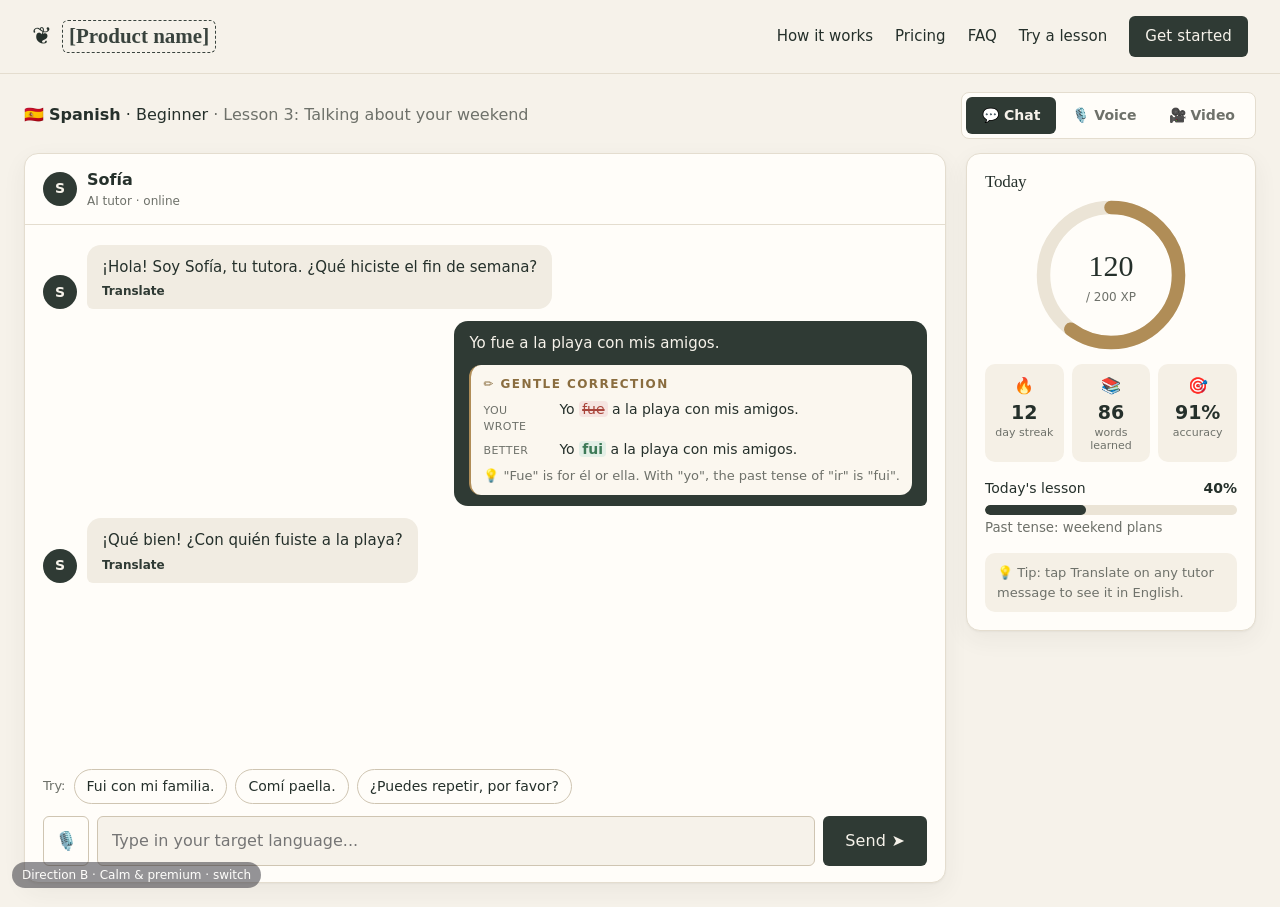
==== b/practice.html @ 054693df "AI language tutor prototype: 3 directions" ====
<!doctype html><html lang="en"><head><meta charset="utf-8"><meta name="viewport" content="width=device-width,initial-scale=1">
<title>Practice · [Product name] prototype B</title><link rel="stylesheet" href="style.css"></head><body class="page-practice">
<header class="nav">
  <a class="logo" href="index.html"><span class="logo-ic">❦</span><span class="ph">[Product name]</span></a>
  <button class="menu-toggle" type="button" aria-label="Menu">☰</button>
  <nav class="nav-links">
    <a href="index.html#how">How it works</a>
    <a href="index.html#pricing">Pricing</a>
    <a href="index.html#faq">FAQ</a>
    <a href="practice.html">Try a lesson</a>
    <a class="btn btn-primary btn-sm" href="onboarding.html">Get started</a>
  </nav>
</header>
<a class="dir-tag" href="../index.html" title="Back to directions">Direction B · Calm & premium · switch</a>
<main class="practice">
  <div class="p-top">
    <div class="p-title"><span class="js-flag">🇪🇸</span> <b class="js-lang">Spanish</b> · <span class="js-level">Beginner</span> <span class="muted">· Lesson 3: Talking about your weekend</span></div>
    <div class="mode-switch" role="tablist">
      <button class="mode-btn active" data-mode="chat" role="tab">💬 Chat</button>
      <button class="mode-btn" data-mode="voice" role="tab">🎙️ Voice</button>
      <button class="mode-btn" data-mode="video" role="tab">🎥 Video</button>
    </div>
  </div>
  <div class="p-grid">
    <section class="stage" id="stage" data-mode="chat">
      <!-- CHAT + VOICE share the transcript -->
      <div class="chat-wrap">
        <div class="chat-head"><span class="avatar-sm js-tutor-init">AI</span><div><b class="js-tutor">Sofía</b><small>AI tutor · online</small></div></div>
        <div class="chat" id="chat"></div>
        <div class="voice-panel">
          <button class="mic-big" id="micBig" type="button" aria-label="Toggle microphone">🎙️</button>
          <div class="wave"><span style="animation-delay:0.00s"></span><span style="animation-delay:0.07s"></span><span style="animation-delay:0.14s"></span><span style="animation-delay:0.21s"></span><span style="animation-delay:0.28s"></span><span style="animation-delay:0.35s"></span><span style="animation-delay:0.42s"></span><span style="animation-delay:0.49s"></span><span style="animation-delay:0.56s"></span><span style="animation-delay:0.63s"></span><span style="animation-delay:0.70s"></span><span style="animation-delay:0.77s"></span><span style="animation-delay:0.84s"></span><span style="animation-delay:0.91s"></span><span style="animation-delay:0.98s"></span><span style="animation-delay:1.05s"></span><span style="animation-delay:1.12s"></span><span style="animation-delay:1.19s"></span><span style="animation-delay:1.26s"></span><span style="animation-delay:1.33s"></span><span style="animation-delay:1.40s"></span><span style="animation-delay:1.47s"></span><span style="animation-delay:1.54s"></span><span style="animation-delay:1.61s"></span></div>
          <div class="voice-status" id="voiceStatus">Tap the mic and speak</div>
          <small class="muted">Prototype: no real audio is recorded</small>
        </div>
        <div class="suggestions" id="suggestions"><span class="sugg-lbl">Try:</span></div>
        <form class="composer" id="composer"><button type="button" class="icon-btn js-to-voice" title="Voice mode">🎙️</button><input id="msgInput" autocomplete="off" placeholder="Type in your target language..."><button class="btn btn-primary send" type="submit">Send ➤</button></form>
      </div>
      <!-- VIDEO -->
      <div class="video-wrap">
        <div class="call">
          <div class="tutor-tile" id="tutorTile">
            <svg class="avatar-svg big" viewBox="0 0 200 200" aria-hidden="true">
  <defs><radialGradient id="glow-big" cx="50%" cy="45%" r="55%"><stop offset="0" stop-color="var(--glow1)"/><stop offset="1" stop-color="var(--glow2)" stop-opacity="0"/></radialGradient></defs>
  <circle class="av-glow" cx="100" cy="95" r="95" fill="url(#glow-big)"/>
  <path class="av-hair-back" d="M42 110 Q36 40 100 32 Q164 40 158 110 L160 170 Q100 150 40 170 Z" fill="var(--hair)"/>
  <rect x="86" y="128" width="28" height="30" rx="10" fill="var(--skin2)"/>
  <path d="M40 200 Q46 150 100 148 Q154 150 160 200 Z" fill="var(--shirt)"/>
  <ellipse cx="100" cy="98" rx="46" ry="54" fill="var(--skin)"/>
  <path d="M54 84 Q60 40 100 40 Q146 42 148 88 Q128 62 96 60 Q70 64 54 84 Z" fill="var(--hair)"/>
  <g class="av-eyes"><ellipse cx="82" cy="98" rx="5" ry="6" fill="#2b2b3a"/><ellipse cx="118" cy="98" rx="5" ry="6" fill="#2b2b3a"/></g>
  <path d="M73 86 Q82 81 90 85" stroke="#2b2b3a" stroke-width="2.5" fill="none" stroke-linecap="round"/><path d="M110 85 Q118 81 127 86" stroke="#2b2b3a" stroke-width="2.5" fill="none" stroke-linecap="round"/>
  <ellipse cx="72" cy="114" rx="7" ry="4" fill="#ff8a8a" opacity=".35"/><ellipse cx="128" cy="114" rx="7" ry="4" fill="#ff8a8a" opacity=".35"/>
  <ellipse class="av-mouth" cx="100" cy="124" rx="11" ry="4" fill="#a3324a"/>
</svg>
            <video id="tutorVideo" playsinline preload="metadata" poster="../assets/tutor-poster.jpg"><source src="../assets/tutor-sample.mp4" type="video/mp4"></video>
            <button class="play-btn" id="playBtn" type="button" aria-label="Play with sound">▶</button>
            <span class="tile-label">AI tutor · <b class="js-tutor">Sofía</b></span>
            <span class="rec">● LIVE</span>
            <div class="self-tile" id="selfTile">
              <svg viewBox="0 0 100 100" class="silhouette"><circle cx="50" cy="38" r="18"/><path d="M18 100 Q20 64 50 62 Q80 64 82 100Z"/></svg>
              <span class="cam-off-lbl">Camera off</span>
              <button class="self-cam" id="selfCamToggle" type="button">📷 Turn off</button>
              <span class="self-lbl">You</span>
            </div>
          </div>
          <div class="subs" id="subs">
            <div class="sub-text" id="subText"></div><div class="sub-tr" id="subTr"></div>
            <button class="tr-toggle" id="trToggle" type="button">Translate</button>
          </div>
          <div class="controls">
            <button class="ctl" id="vcMic" type="button" title="Mute">🎙️<small>Mic</small></button>
            <button class="ctl" id="vcCam" type="button" title="Camera">📷<small>Camera</small></button>
            <button class="ctl" id="vcCc" type="button" title="Captions">CC<small>Captions</small></button>
            <button class="ctl end" id="vcEnd" type="button">✕<small>End lesson</small></button>
          </div>
        </div>
        <aside class="feedback"><h3>Live feedback</h3><p class="muted small">Corrections from this lesson appear here.</p><div id="feedbackList"></div></aside>
      </div>
    </section>
    <aside class="panel">
      <h3>Today</h3>
      <div class="ring-wrap"><svg class="ring" viewBox="0 0 100 100"><circle cx="50" cy="50" r="45" class="ring-bg"/><circle cx="50" cy="50" r="45" class="ring-fg" style="stroke-dasharray:283;stroke-dashoffset:113"/></svg><div class="ring-txt"><b class="js-xp">120</b><small>/ 200 XP</small></div></div>
      <div class="stats">
        <div class="stat"><span>🔥</span><b>12</b><small>day streak</small></div>
        <div class="stat"><span>📚</span><b class="js-words">86</b><small>words learned</small></div>
        <div class="stat"><span>🎯</span><b class="js-acc">91%</b><small>accuracy</small></div>
      </div>
      <div class="lesson-prog"><div class="lp-top"><span>Today's lesson</span><b class="js-lesson">40%</b></div><div class="bar"><div class="bar-fill js-lessonbar" style="width:40%"></div></div><small class="muted">Past tense: weekend plans</small></div>
      <div class="panel-tip">💡 Tip: tap Translate on any tutor message to see it in English.</div>
    </aside>
  </div>
</main>
<div class="modal" id="endModal"><div class="modal-card"><div class="big-emoji">🎉</div><h2>Lesson complete!</h2><p>+40 XP · 6 new words · 2 corrections reviewed</p><div class="cta-row"><button class="btn btn-primary" id="endClose" type="button">Back to chat</button><a class="btn btn-ghost" href="index.html">Home</a></div></div></div>
<script src="app.js"></script></body></html>
---- b/style.css ----
/* ===== BASE LAYOUT (shared) ===== */
*{box-sizing:border-box}
html{scroll-behavior:smooth}
body{margin:0;font-family:var(--font);background:var(--bg);color:var(--text);line-height:1.5;-webkit-font-smoothing:antialiased}
h1,h2,h3{font-family:var(--font-head);line-height:1.15;margin:0 0 .5em}
a{color:var(--link,var(--primary))}
.muted{color:var(--muted)} .small{font-size:13px}
.ph{border:1.5px dashed currentColor;border-radius:6px;padding:0 6px;font-weight:700;opacity:.9}
.btn{display:inline-flex;align-items:center;justify-content:center;gap:8px;padding:11px 20px;border-radius:var(--radius-btn);font:inherit;font-weight:600;text-decoration:none;border:2px solid transparent;cursor:pointer;transition:transform .12s,box-shadow .12s,background .12s}
.btn:hover{transform:translateY(-1px)}
.btn-primary{background:var(--primary);color:var(--primary-ink);box-shadow:var(--btn-shadow)}
.btn-ghost{background:transparent;color:var(--text);border-color:var(--border-strong)}
.btn-sm{padding:7px 14px;font-size:14px}.btn-lg{padding:15px 26px;font-size:17px}
/* nav */
.nav{display:flex;align-items:center;justify-content:space-between;padding:16px 32px;background:var(--nav-bg);border-bottom:1px solid var(--border);position:sticky;top:0;z-index:20;backdrop-filter:blur(10px)}
.logo{display:flex;align-items:center;gap:10px;text-decoration:none;color:var(--text);font-family:var(--font-head);font-size:19px}
.logo-ic{font-size:24px}
.nav-links{display:flex;align-items:center;gap:22px}
.nav-links a{color:var(--text);text-decoration:none;font-size:15px}
.nav-links a.btn{color:var(--primary-ink)}
.menu-toggle{display:none;background:none;border:0;font-size:24px;color:var(--text);cursor:pointer}
.dir-tag{position:fixed;left:12px;bottom:12px;z-index:60;font:12px/1 system-ui,sans-serif;background:rgba(20,20,30,.82);color:#fff;padding:7px 10px;border-radius:999px;text-decoration:none;opacity:.55}.dir-tag:hover{opacity:1}
/* landing */
.hero{display:grid;grid-template-columns:1.1fr .9fr;gap:48px;align-items:center;max-width:1200px;margin:0 auto;padding:64px 32px 72px}
.hero h1{font-size:54px;letter-spacing:-.02em}
.eyebrow{display:inline-block;font-size:14px;font-weight:600;color:var(--eyebrow,var(--primary));margin-bottom:14px}
.lead{font-size:18px;color:var(--muted);max-width:560px}
.cta-row{display:flex;gap:12px;flex-wrap:wrap;margin:26px 0 16px}
.trust{font-size:14px;color:var(--muted)}
.sample-chat{background:var(--surface);border:1px solid var(--border);border-radius:var(--radius-lg);padding:18px;box-shadow:var(--shadow)}
.sc-head{display:flex;align-items:center;gap:10px;padding-bottom:12px;margin-bottom:12px;border-bottom:1px solid var(--border)}
.sc-head small,.chat-head small{display:block;color:var(--muted);font-size:12px}
.live-dot{margin-left:auto;color:var(--ok);font-size:12px;font-weight:600}
.section{padding:72px 32px;max-width:1200px;margin:0 auto}
.section.alt{max-width:none;background:var(--surface-alt)}
.section.alt>*{max-width:1136px;margin-left:auto;margin-right:auto}
.sec-title{text-align:center;font-size:36px;margin-bottom:36px}
.vp-grid{display:grid;grid-template-columns:repeat(4,1fr);gap:20px}
.vp{background:var(--surface);border:1px solid var(--border);border-radius:var(--radius-lg);padding:24px}
.vp-ic{width:52px;height:52px;display:grid;place-items:center;font-size:26px;border-radius:var(--radius);background:var(--icon-bg);color:var(--icon-ink,var(--primary));margin-bottom:14px}
.vp h3{font-size:19px}.vp p{color:var(--muted);margin:0;font-size:15px}
.steps{display:grid;grid-template-columns:repeat(3,1fr);gap:24px}
.step{text-align:center;padding:12px 20px}
.step-n{width:52px;height:52px;margin:0 auto 14px;border-radius:50%;display:grid;place-items:center;font-weight:800;font-size:20px;background:var(--primary);color:var(--primary-ink)}
.step p{color:var(--muted)}
.split{display:grid;grid-template-columns:1fr 1fr;gap:48px;align-items:center}
.split h2{font-size:36px}
.mini-call{background:var(--call-bg);border-radius:var(--radius-lg);padding:14px;box-shadow:var(--shadow)}
.mini-tile{position:relative;aspect-ratio:16/10;border-radius:var(--radius);background:var(--tile-bg);overflow:hidden;display:grid;place-items:center}
.mini-tile .avatar-svg{height:92%}
.mini-sub{text-align:center;color:var(--sub-ink);background:var(--sub-bg);border-radius:10px;padding:10px;margin-top:10px;font-weight:600}
.tgrid{display:grid;grid-template-columns:repeat(3,1fr);gap:20px}
.tcard{margin:0;background:var(--surface);border:1px solid var(--border);border-radius:var(--radius-lg);padding:24px}
.tcard blockquote{margin:0 0 18px;font-size:17px}
.tcard figcaption{display:flex;align-items:center;gap:10px}
.tcard small{display:block;color:var(--muted)}
.t-av{width:40px;height:40px;border-radius:50%;display:grid;place-items:center;background:var(--icon-bg);color:var(--icon-ink,var(--primary));font-weight:700}
.pricing{display:grid;grid-template-columns:repeat(2,minmax(0,340px));gap:24px;justify-content:center}
.plan{position:relative;background:var(--surface);border:1px solid var(--border);border-radius:var(--radius-lg);padding:28px}
.plan.featured{border:2px solid var(--primary)}
.plan .badge{position:absolute;top:-12px;right:20px;background:var(--primary);color:var(--primary-ink);font-size:12px;font-weight:700;padding:4px 10px;border-radius:999px}
.price{font-size:40px;font-weight:800;font-family:var(--font-head);margin-bottom:8px}.price small{font-size:16px;color:var(--muted)}
.plan ul{padding-left:18px;color:var(--muted);margin:0 0 22px}
.faq{max-width:760px}
.faq details{background:var(--surface);border:1px solid var(--border);border-radius:var(--radius);padding:16px 20px;margin-bottom:10px}
.faq summary{font-weight:600;cursor:pointer}.faq p{color:var(--muted);margin:10px 0 0}
.cta-band{text-align:center;padding:72px 24px;background:var(--band-bg);color:var(--band-ink)}
.cta-band h2{font-size:34px;margin-bottom:22px}
.foot{text-align:center;padding:28px;color:var(--muted);font-size:14px;border-top:1px solid var(--border)}
/* chat bits (shared by landing + practice) */
.msg{display:flex;gap:10px;margin:12px 0;align-items:flex-end}
.msg.learner{justify-content:flex-end}
.bubble{max-width:78%;padding:11px 15px;border-radius:var(--radius-bubble);font-size:15px}
.msg.tutor .bubble{background:var(--tutor-bg);color:var(--tutor-ink);border-bottom-left-radius:6px}
.msg.learner .bubble{background:var(--learner-bg);color:var(--learner-ink);border-bottom-right-radius:6px}
.avatar-sm{flex:none;width:34px;height:34px;border-radius:50%;display:grid;place-items:center;background:var(--primary);color:var(--primary-ink);font-weight:700;font-size:14px}
.correction{margin-top:10px;background:var(--corr-bg);color:var(--corr-ink);border-radius:12px;padding:10px 12px;font-size:14px;border-left:4px solid var(--accent)}
.c-head{font-weight:700;font-size:12px;text-transform:uppercase;letter-spacing:.05em;margin-bottom:6px;color:var(--corr-head,var(--accent))}
.c-row{display:flex;gap:8px;margin:3px 0;align-items:baseline}
.c-lbl{flex:none;width:68px;font-size:11px;text-transform:uppercase;color:var(--corr-muted,var(--muted));letter-spacing:.04em}
del{color:var(--err);text-decoration-thickness:2px;background:var(--err-bg);border-radius:4px;padding:0 3px}
ins{color:var(--ok);text-decoration:none;font-weight:700;background:var(--ok-bg);border-radius:4px;padding:0 3px}
.c-why{margin-top:6px;font-size:13px;color:var(--corr-muted,var(--muted))}
.tr-btn{display:block;margin-top:6px;background:none;border:0;padding:0;font:600 12px var(--font);color:var(--tr-link,var(--primary));cursor:pointer}
.tr{display:none;font-size:13px;opacity:.75;margin-top:4px;font-style:italic}
.show-tr .tr{display:block}
.typing .bubble{display:flex;gap:4px;padding:14px}
.dot{width:7px;height:7px;border-radius:50%;background:currentColor;opacity:.4;animation:blink 1s infinite}
.dot:nth-child(2){animation-delay:.2s}.dot:nth-child(3){animation-delay:.4s}
@keyframes blink{50%{opacity:1}}
/* onboarding */
.onb{max-width:1000px;margin:0 auto;padding:40px 24px 120px}
.onb-head{text-align:center;margin-bottom:28px}.onb-head h1{font-size:40px}.onb-head .lead{margin:0 auto}
.progress-dots{display:flex;gap:6px;justify-content:center;margin-bottom:18px}
.progress-dots span{width:34px;height:6px;border-radius:3px;background:var(--border)}.progress-dots .on{background:var(--primary)}
.onb-step{margin-bottom:34px}
.onb-step h2{font-size:21px;display:flex;align-items:center;gap:10px}
.onb-step h2 small{font-weight:400;color:var(--muted);font-size:15px}
.sn{width:30px;height:30px;border-radius:50%;display:inline-grid;place-items:center;font-size:15px;background:var(--primary);color:var(--primary-ink);font-family:var(--font)}
.lang-grid{display:grid;grid-template-columns:repeat(6,1fr);gap:12px}
.lang-card,.level-card,.goal-chip{font:inherit;color:var(--text);background:var(--surface);border:2px solid var(--border);cursor:pointer;transition:all .12s}
.lang-card{border-radius:var(--radius);padding:14px 8px;display:flex;flex-direction:column;align-items:center;gap:2px}
.lang-card .flag{font-size:34px}.lang-card .lname{font-weight:700;font-size:15px}.lang-card .lhello{font-size:12px;color:var(--muted)}
.lang-card:hover,.level-card:hover,.goal-chip:hover{border-color:var(--border-strong)}
.selected{border-color:var(--primary)!important;background:var(--sel-bg)!important;box-shadow:0 0 0 3px var(--sel-ring)}
.level-grid{display:grid;grid-template-columns:repeat(3,1fr);gap:14px}
.level-card{border-radius:var(--radius-lg);padding:18px;text-align:left;display:grid;grid-template-columns:auto 1fr;column-gap:12px;row-gap:2px}
.lv-ic{grid-row:span 3;font-size:30px}.lv-name{font-weight:700;font-size:17px}.lv-cefr{font-size:12px;font-weight:700;color:var(--primary)}.lv-desc{font-size:14px;color:var(--muted)}
.goal-row{display:flex;flex-wrap:wrap;gap:10px}
.goal-chip{border-radius:999px;padding:10px 18px;font-weight:600}
.onb-foot{position:fixed;left:0;right:0;bottom:0;display:flex;justify-content:center;align-items:center;gap:20px;padding:14px 24px;background:var(--nav-bg);border-top:1px solid var(--border);backdrop-filter:blur(10px);z-index:30}
.summary{color:var(--muted);font-weight:600}
/* practice */
.practice{max-width:1280px;margin:0 auto;padding:18px 24px 24px}
.p-top{display:flex;justify-content:space-between;align-items:center;gap:16px;margin-bottom:14px;flex-wrap:wrap}
.p-title{font-size:16px}
.mode-switch{display:inline-flex;background:var(--surface);border:1px solid var(--border);border-radius:999px;padding:4px}
.mode-btn{font:inherit;font-weight:600;font-size:14px;border:0;background:transparent;color:var(--muted);padding:8px 16px;border-radius:999px;cursor:pointer}
.mode-btn.active{background:var(--primary);color:var(--primary-ink)}
.p-grid{display:grid;grid-template-columns:1fr 290px;gap:20px;align-items:start}
.stage{min-width:0}
.chat-wrap{background:var(--surface);border:1px solid var(--border);border-radius:var(--radius-lg);display:flex;flex-direction:column;height:calc(100vh - 170px);min-height:560px;overflow:hidden;box-shadow:var(--shadow)}
.chat-head{display:flex;align-items:center;gap:10px;padding:14px 18px;border-bottom:1px solid var(--border)}
.chat{flex:1;overflow-y:auto;padding:8px 18px}
.suggestions{display:flex;gap:8px;flex-wrap:wrap;padding:10px 18px 0;align-items:center}
.sugg-lbl{font-size:13px;color:var(--muted)}
.sugg{font:inherit;font-size:14px;border:1px solid var(--border-strong);background:var(--chip-bg,transparent);color:var(--text);padding:6px 12px;border-radius:999px;cursor:pointer}
.sugg:hover{border-color:var(--primary)}
.composer{display:flex;gap:8px;padding:12px 18px 16px}
.composer input{flex:1;min-width:0;font:inherit;padding:12px 14px;border-radius:var(--radius-btn);border:1.5px solid var(--border-strong);background:var(--input-bg,var(--bg));color:var(--text)}
.composer input:focus{outline:none;border-color:var(--primary)}
.icon-btn{flex:none;width:46px;border-radius:var(--radius-btn);border:1.5px solid var(--border-strong);background:var(--surface);font-size:18px;cursor:pointer}
/* voice */
.voice-panel{display:none;flex-direction:column;align-items:center;gap:6px;padding:12px;border-top:1px solid var(--border);background:var(--voice-bg)}
[data-mode="voice"] .voice-panel{display:flex}
[data-mode="voice"] .composer{display:none}
.mic-big{width:72px;height:72px;border-radius:50%;border:0;font-size:34px;background:var(--primary);color:var(--primary-ink);cursor:pointer;box-shadow:var(--btn-shadow);position:relative}
.listening .mic-big{background:var(--accent);animation:pulse 1.2s infinite}
@keyframes pulse{0%{box-shadow:0 0 0 0 var(--pulse)}100%{box-shadow:0 0 0 22px transparent}}
.wave{display:flex;gap:4px;align-items:center;height:44px}
.wave span{width:5px;height:6px;border-radius:3px;background:var(--wave);opacity:.35}
.listening .wave span{opacity:1;animation:wave .9s ease-in-out infinite}
@keyframes wave{0%,100%{height:6px}50%{height:40px}}
.wave span:nth-child(3n){animation-duration:.7s}.wave span:nth-child(4n){animation-duration:1.1s}
.voice-status{font-weight:700}
/* video */
.video-wrap{display:none;grid-template-columns:1fr 260px;gap:16px}
[data-mode="video"] .video-wrap{display:grid}
[data-mode="video"] .chat-wrap{display:none}
.call{background:var(--call-bg);border-radius:var(--radius-lg);padding:14px;box-shadow:var(--shadow);min-width:0}
.tutor-tile{position:relative;aspect-ratio:16/10;background:var(--tile-bg);border-radius:var(--radius);overflow:hidden;display:grid;place-items:center}
.tutor-tile .avatar-svg{height:88%;max-width:100%}
.tutor-tile video{position:absolute;inset:0;width:100%;height:100%;object-fit:cover;display:none;background:#000}
.tutor-tile.has-video video{display:block}
.tutor-tile.has-video .avatar-svg{display:none}
.play-btn{display:none;position:absolute;left:50%;top:50%;transform:translate(-50%,-50%);width:72px;height:72px;border-radius:50%;border:0;background:rgba(255,255,255,.92);color:#111;font-size:26px;cursor:pointer;box-shadow:0 6px 24px rgba(0,0,0,.3);z-index:3}
.tutor-tile.has-video .play-btn{display:block}
.tutor-tile.playing .play-btn{display:none}
.av-glow{transform-origin:100px 95px;opacity:.6}
.speaking .av-glow,.mini-tile .av-glow{animation:glow 1.4s ease-in-out infinite}
@keyframes glow{50%{opacity:1;transform:scale(1.05)}}
.av-mouth{transform-origin:100px 124px}
.speaking .av-mouth,.mini-tile .av-mouth{animation:talk .28s ease-in-out infinite alternate}
@keyframes talk{from{transform:scaleY(.6)}to{transform:scaleY(2.4)}}
.av-eyes{transform-origin:100px 98px;animation:eyes 4s infinite}
@keyframes eyes{0%,94%,100%{transform:scaleY(1)}97%{transform:scaleY(.1)}}
.tile-label{position:absolute;left:12px;bottom:12px;background:rgba(0,0,0,.55);color:#fff;font-size:13px;padding:5px 10px;border-radius:8px;z-index:2}
.rec{position:absolute;left:12px;top:12px;background:rgba(0,0,0,.55);color:#ff6b6b;font-size:12px;font-weight:700;padding:4px 9px;border-radius:8px;z-index:2}
.self-tile{position:absolute;right:12px;bottom:12px;width:24%;aspect-ratio:4/3;border-radius:12px;background:var(--self-bg);border:2px solid rgba(255,255,255,.7);overflow:hidden;display:grid;place-items:center;z-index:2}
.silhouette{width:60%;fill:rgba(255,255,255,.55)}
.cam-off-lbl{display:none;position:absolute;color:#fff;font-size:12px}
.self-tile.cam-off .silhouette{opacity:.15}.self-tile.cam-off .cam-off-lbl{display:block}
.self-cam{position:absolute;top:6px;right:6px;font-size:10px;border:0;border-radius:6px;padding:3px 6px;background:rgba(0,0,0,.5);color:#fff;cursor:pointer}
.self-lbl{position:absolute;left:6px;bottom:4px;color:#fff;font-size:11px}
.subs{position:relative;margin-top:12px;background:var(--sub-bg);color:var(--sub-ink);border-radius:12px;padding:12px 110px 12px 16px;min-height:56px}
.subs.hidden{visibility:hidden}
.sub-text{font-size:18px;font-weight:600}
.sub-tr{display:none;font-size:14px;opacity:.75;font-style:italic}
.subs.show-tr .sub-tr{display:block}
.tr-toggle{position:absolute;right:10px;top:50%;transform:translateY(-50%);font:600 12px var(--font);border:1px solid currentColor;background:transparent;color:inherit;border-radius:999px;padding:5px 10px;cursor:pointer;opacity:.8}
.tr-toggle.on{background:var(--primary);color:var(--primary-ink);border-color:var(--primary);opacity:1}
.controls{display:flex;justify-content:center;gap:14px;margin-top:14px}
.ctl{width:64px;height:64px;border-radius:50%;border:0;background:var(--ctl-bg);color:var(--ctl-ink);font-size:20px;font-weight:700;cursor:pointer;display:flex;flex-direction:column;align-items:center;justify-content:center;line-height:1.1}
.ctl small{font-size:9px;font-weight:600;margin-top:3px;opacity:.85}
.ctl.off{background:#e5484d;color:#fff}
.ctl.end{background:#e5484d;color:#fff;width:auto;border-radius:999px;padding:0 20px;flex-direction:row;gap:8px}
.ctl.end small{font-size:13px;margin:0}
.feedback{background:var(--surface);border:1px solid var(--border);border-radius:var(--radius-lg);padding:16px;max-height:calc(100vh - 170px);overflow:auto}
.feedback h3{font-size:17px;margin-bottom:2px}
.feedback .correction{margin-top:12px}
/* panel */
.panel{background:var(--surface);border:1px solid var(--border);border-radius:var(--radius-lg);padding:18px;box-shadow:var(--shadow)}
.panel h3{font-size:17px}
.ring-wrap{position:relative;width:150px;height:150px;margin:6px auto 14px}
.ring{width:100%;height:100%;transform:rotate(-90deg)}
.ring circle{fill:none;stroke-width:9;stroke-linecap:round}
.ring-bg{stroke:var(--ring-bg)}.ring-fg{stroke:var(--ring-fg);transition:stroke-dashoffset .5s}
.ring-txt{position:absolute;inset:0;display:flex;flex-direction:column;align-items:center;justify-content:center}
.ring-txt b{font-size:30px;font-family:var(--font-head)}.ring-txt small{color:var(--muted);font-size:12px}
.stats{display:grid;grid-template-columns:repeat(3,1fr);gap:8px;margin-bottom:16px}
.stat{background:var(--stat-bg);border-radius:var(--radius);padding:10px 6px;text-align:center;display:flex;flex-direction:column}
.stat b{font-size:19px}.stat small{font-size:11px;color:var(--muted);line-height:1.2}
.lesson-prog{margin-bottom:14px}.lp-top{display:flex;justify-content:space-between;font-size:14px;margin-bottom:6px}
.bar{height:10px;border-radius:5px;background:var(--ring-bg);overflow:hidden}
.bar-fill{height:100%;background:var(--bar-fill,var(--primary));border-radius:5px;transition:width .4s}
.panel-tip{font-size:13px;color:var(--muted);background:var(--stat-bg);border-radius:var(--radius);padding:10px 12px}
/* modal */
.modal{display:none;position:fixed;inset:0;background:rgba(0,0,0,.5);z-index:80;place-items:center;padding:20px}
.modal.open{display:grid}
.modal-card{background:var(--surface);color:var(--text);border-radius:var(--radius-lg);padding:32px;text-align:center;max-width:420px;width:100%}
.big-emoji{font-size:52px}
/* ===== responsive ===== */
@media (max-width:1100px){.vp-grid{grid-template-columns:repeat(2,1fr)}.video-wrap{grid-template-columns:1fr}.feedback{max-height:none}}
@media (max-width:900px){
  .hero{grid-template-columns:1fr;padding:40px 20px;gap:32px}.hero h1{font-size:40px}
  .steps,.tgrid,.split{grid-template-columns:1fr}.lang-grid{grid-template-columns:repeat(4,1fr)}
  .p-grid{grid-template-columns:1fr}.panel{order:-1}
}
@media (max-width:640px){
  .nav{padding:12px 16px}.menu-toggle{display:block}
  .nav-links{display:none;position:absolute;top:100%;left:0;right:0;flex-direction:column;align-items:stretch;gap:0;background:var(--surface);border-bottom:1px solid var(--border);padding:8px 16px 16px}
  .nav-links a{padding:10px 0}.nav-open .nav-links{display:flex}
  .hero h1{font-size:34px}.lead{font-size:16px}.section{padding:48px 18px}.sec-title,.split h2{font-size:28px}
  .vp-grid,.pricing,.level-grid{grid-template-columns:1fr}
  .lang-grid{grid-template-columns:repeat(3,1fr);gap:8px}.lang-card .flag{font-size:28px}
  .onb-head h1{font-size:30px}.onb-foot{flex-direction:column;gap:8px;padding:10px 16px}.onb-foot .btn{width:100%}
  .practice{padding:10px 10px 16px}.p-top{flex-direction:column;align-items:stretch}.mode-switch{justify-content:space-between}.mode-btn{flex:1;padding:8px 6px}
  .panel{padding:12px;display:grid;grid-template-columns:96px 1fr;column-gap:12px;align-items:center}
  .panel h3,.panel-tip{display:none}.ring-wrap{width:96px;height:96px;margin:0;grid-row:span 2}.ring-txt b{font-size:20px}
  .stats{margin-bottom:8px}.stat{padding:6px 4px}.stat b{font-size:16px}.lesson-prog{margin:0}
  .chat-wrap{height:70vh;min-height:480px}.bubble{max-width:88%}.c-row{flex-direction:column;gap:0}.c-lbl{width:auto}
  .subs{padding-right:16px;padding-bottom:42px}.tr-toggle{top:auto;bottom:8px;transform:none}.sub-text{font-size:16px}
  .self-tile{width:32%}.ctl{width:54px;height:54px}.dir-tag{display:none}
}

/* ===== THEME B ===== */
:root{--font:"Inter","Helvetica Neue",system-ui,-apple-system,"Segoe UI",sans-serif;--font-head:"Iowan Old Style","Palatino Linotype",Palatino,Georgia,"Times New Roman",serif;
--bg:#f6f2ea;--surface:#fffdf9;--surface-alt:#efe9dd;--text:#25302b;--muted:#6e716a;--primary:#2f3a34;--primary-ink:#f6f2ea;--accent:#b08d57;--link:#2f3a34;
--border:#e4ddcf;--border-strong:#cfc5b2;--radius:10px;--radius-lg:14px;--radius-btn:6px;--radius-bubble:14px;--shadow:0 1px 2px rgba(0,0,0,.04),0 8px 24px rgba(47,58,52,.06);--btn-shadow:none;
--nav-bg:rgba(246,242,234,.92);--icon-bg:transparent;--icon-ink:#b08d57;--eyebrow:#8a6d3f;--band-bg:#2f3a34;--band-ink:#f6f2ea;
--tutor-bg:#f1ece2;--tutor-ink:#25302b;--learner-bg:#2f3a34;--learner-ink:#f6f2ea;--corr-bg:#fbf7ef;--corr-ink:#25302b;--corr-head:#8a6d3f;--corr-muted:#6e716a;
--ok:#3d7a57;--ok-bg:#e3efe6;--err:#a8443a;--err-bg:#f6e4e0;--sel-bg:#f3eee3;--sel-ring:rgba(47,58,52,.08);
--voice-bg:#f3eee3;--pulse:rgba(176,141,87,.45);--wave:#b08d57;--call-bg:#e9e3d6;--tile-bg:linear-gradient(180deg,#d9d0bf,#c6baa3);--self-bg:#7d8a80;
--sub-bg:#fffdf9;--sub-ink:#25302b;--ctl-bg:#fffdf9;--ctl-ink:#25302b;--ring-bg:#ebe4d6;--ring-fg:#b08d57;--stat-bg:#f5f0e6;
--glow1:#fff7e6;--glow2:#d9c7a3;--skin:#e9c3a5;--skin2:#d4a888;--hair:#2c2522;--shirt:#55665b;}
h1,h2,h3{font-weight:500;letter-spacing:-.01em}
.hero h1{font-size:60px;font-weight:400}
.eyebrow{text-transform:uppercase;letter-spacing:.14em;font-size:12px}
.vp{border:0;border-top:1px solid var(--border-strong);border-radius:0;background:transparent;padding:22px 4px}
.vp-ic{width:auto;height:auto;font-size:28px;justify-content:start;margin-bottom:8px}
.step-n{background:transparent;color:var(--accent);border:1px solid var(--accent);font-family:var(--font-head);font-weight:400;font-size:22px}
.tcard{background:transparent;border:0;border-left:2px solid var(--accent);border-radius:0}
.tcard blockquote{font-family:var(--font-head);font-size:21px;font-style:italic}
.t-av{background:#e6dccb;color:#2f3a34}
.price,.ring-txt b{font-weight:400}
.btn{font-weight:500;letter-spacing:.01em}
.lang-card{border-width:1px}.level-card{border-width:1px}.goal-chip{border-width:1px;border-radius:6px}
.selected{box-shadow:none!important;border-color:var(--primary)!important}
.sn{background:transparent;color:var(--accent);border:1px solid var(--accent)}
.mode-switch{border-radius:8px}.mode-btn{border-radius:6px}
.ctl{box-shadow:0 1px 3px rgba(0,0,0,.12)}
.c-head{letter-spacing:.12em}
.correction{border-left-width:2px}
.sample-chat{padding:24px}
.logo{font-size:21px}
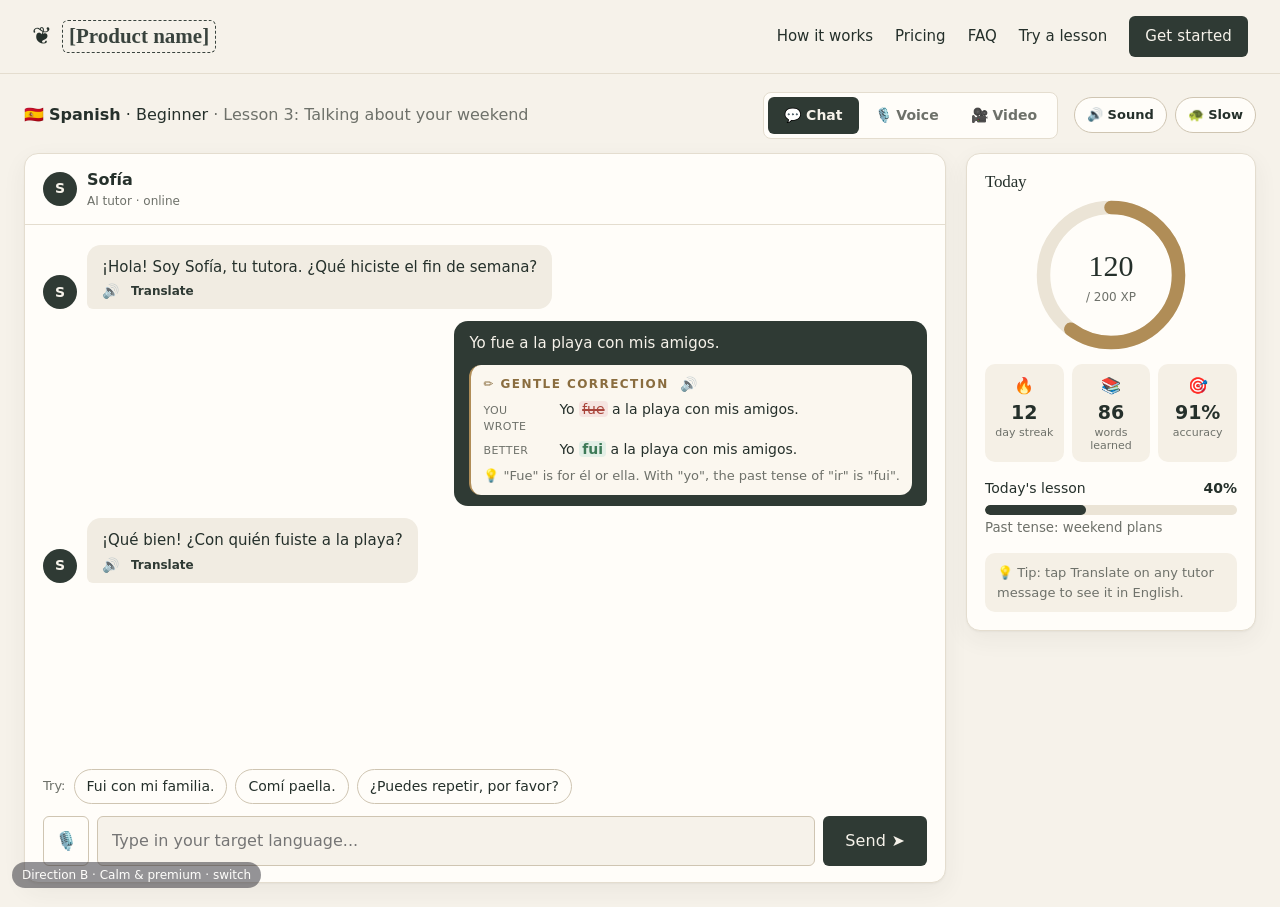
==== commit 26f2616a: "Add spoken tutor audio via Web Speech API (voice, video, chat speaker buttons), mic input, Slow and " ====
--- a/b/practice.html
+++ b/b/practice.html
@@ -14,12 +14,14 @@
 <a class="dir-tag" href="../index.html" title="Back to directions">Direction B · Calm & premium · switch</a>
 <main class="practice">
   <div class="p-top">
-    <div class="p-title"><span class="js-flag">🇪🇸</span> <b class="js-lang">Spanish</b> · <span class="js-level">Beginner</span> <span class="muted">· Lesson 3: Talking about your weekend</span></div>
+    <div class="p-left"><div class="p-title"><span class="js-flag">🇪🇸</span> <b class="js-lang">Spanish</b> · <span class="js-level">Beginner</span> <span class="muted">· Lesson 3: Talking about your weekend</span></div></div>
     <div class="mode-switch" role="tablist">
       <button class="mode-btn active" data-mode="chat" role="tab">💬 Chat</button>
       <button class="mode-btn" data-mode="voice" role="tab">🎙️ Voice</button>
       <button class="mode-btn" data-mode="video" role="tab">🎥 Video</button>
     </div>
+    <div class="snd-ctrls"><button class="pill-btn" id="soundToggle" type="button" aria-pressed="true" title="Tutor voice on or off">🔊 Sound</button><button class="pill-btn" id="slowToggle" type="button" aria-pressed="false" title="Slower speech for learners">🐢 Slow</button></div>
+    <button class="sound-hint" id="soundHint" type="button">🔈 Tap to enable sound</button>
   </div>
   <div class="p-grid">
     <section class="stage" id="stage" data-mode="chat">
@@ -69,7 +71,8 @@
             <button class="tr-toggle" id="trToggle" type="button">Translate</button>
           </div>
           <div class="controls">
-            <button class="ctl" id="vcMic" type="button" title="Mute">🎙️<small>Mic</small></button>
+            <button class="ctl" id="vcMic" type="button" title="Mute your mic">🎙️<small>Your mic</small></button>
+            <button class="ctl" id="vcSound" type="button" title="Mute or unmute the tutor voice">🔊<small>Tutor voice</small></button>
             <button class="ctl" id="vcCam" type="button" title="Camera">📷<small>Camera</small></button>
             <button class="ctl" id="vcCc" type="button" title="Captions">CC<small>Captions</small></button>
             <button class="ctl end" id="vcEnd" type="button">✕<small>End lesson</small></button>
--- a/b/style.css
+++ b/b/style.css
@@ -233,6 +233,27 @@
   .self-tile{width:32%}.ctl{width:54px;height:54px}.dir-tag{display:none}
 }
 
+/* ===== sound / speech ===== */
+.p-top{position:relative}
+.snd-ctrls{display:flex;gap:8px}
+.pill-btn{font:inherit;font-size:13px;font-weight:600;border:1px solid var(--border-strong);background:var(--surface);color:var(--text);padding:7px 12px;border-radius:999px;cursor:pointer}
+.pill-btn.off{color:var(--err);border-color:var(--err)}
+.pill-btn.on{background:var(--primary);color:var(--primary-ink);border-color:var(--primary)}
+.p-top .mode-switch{margin-left:auto}
+.sound-hint{display:none;position:fixed;left:50%;top:84px;transform:translateX(-50%);z-index:70;font:600 14px var(--font);background:var(--primary);color:var(--primary-ink);border:0;border-radius:999px;padding:10px 18px;box-shadow:0 8px 24px rgba(0,0,0,.25);cursor:pointer;animation:hintpop 1.6s ease-in-out infinite}
+.sound-hint.show{display:block}.sound-hint.info{animation:none;background:#2b2b38;color:#fff;cursor:default}
+@keyframes hintpop{50%{transform:translateX(-50%) scale(1.05)}}
+.msg-tools{display:flex;gap:12px;align-items:center;margin-top:6px}
+.msg-tools .tr-btn{margin-top:0}
+.say-btn{background:none;border:0;padding:0;font-size:14px;line-height:1;cursor:pointer;opacity:.7}
+.say-btn:hover{opacity:1}.say-btn.on{opacity:1;animation:saypulse .6s ease-in-out infinite alternate}
+@keyframes saypulse{to{transform:scale(1.25)}}
+.c-say{margin-left:6px;vertical-align:middle}
+.tutor-speaking .wave span{opacity:1;background:var(--accent);animation:wave .7s ease-in-out infinite}
+.tutor-speaking .mic-big{opacity:.85}
+.sub-text mark{background:var(--accent);color:#111;border-radius:4px;padding:0 2px}
+@media (max-width:640px){.snd-ctrls{justify-content:flex-end}.p-top .mode-switch{margin-left:0}.sound-hint{top:70px}}
+
 /* ===== THEME B ===== */
 :root{--font:"Inter","Helvetica Neue",system-ui,-apple-system,"Segoe UI",sans-serif;--font-head:"Iowan Old Style","Palatino Linotype",Palatino,Georgia,"Times New Roman",serif;
 --bg:#f6f2ea;--surface:#fffdf9;--surface-alt:#efe9dd;--text:#25302b;--muted:#6e716a;--primary:#2f3a34;--primary-ink:#f6f2ea;--accent:#b08d57;--link:#2f3a34;
